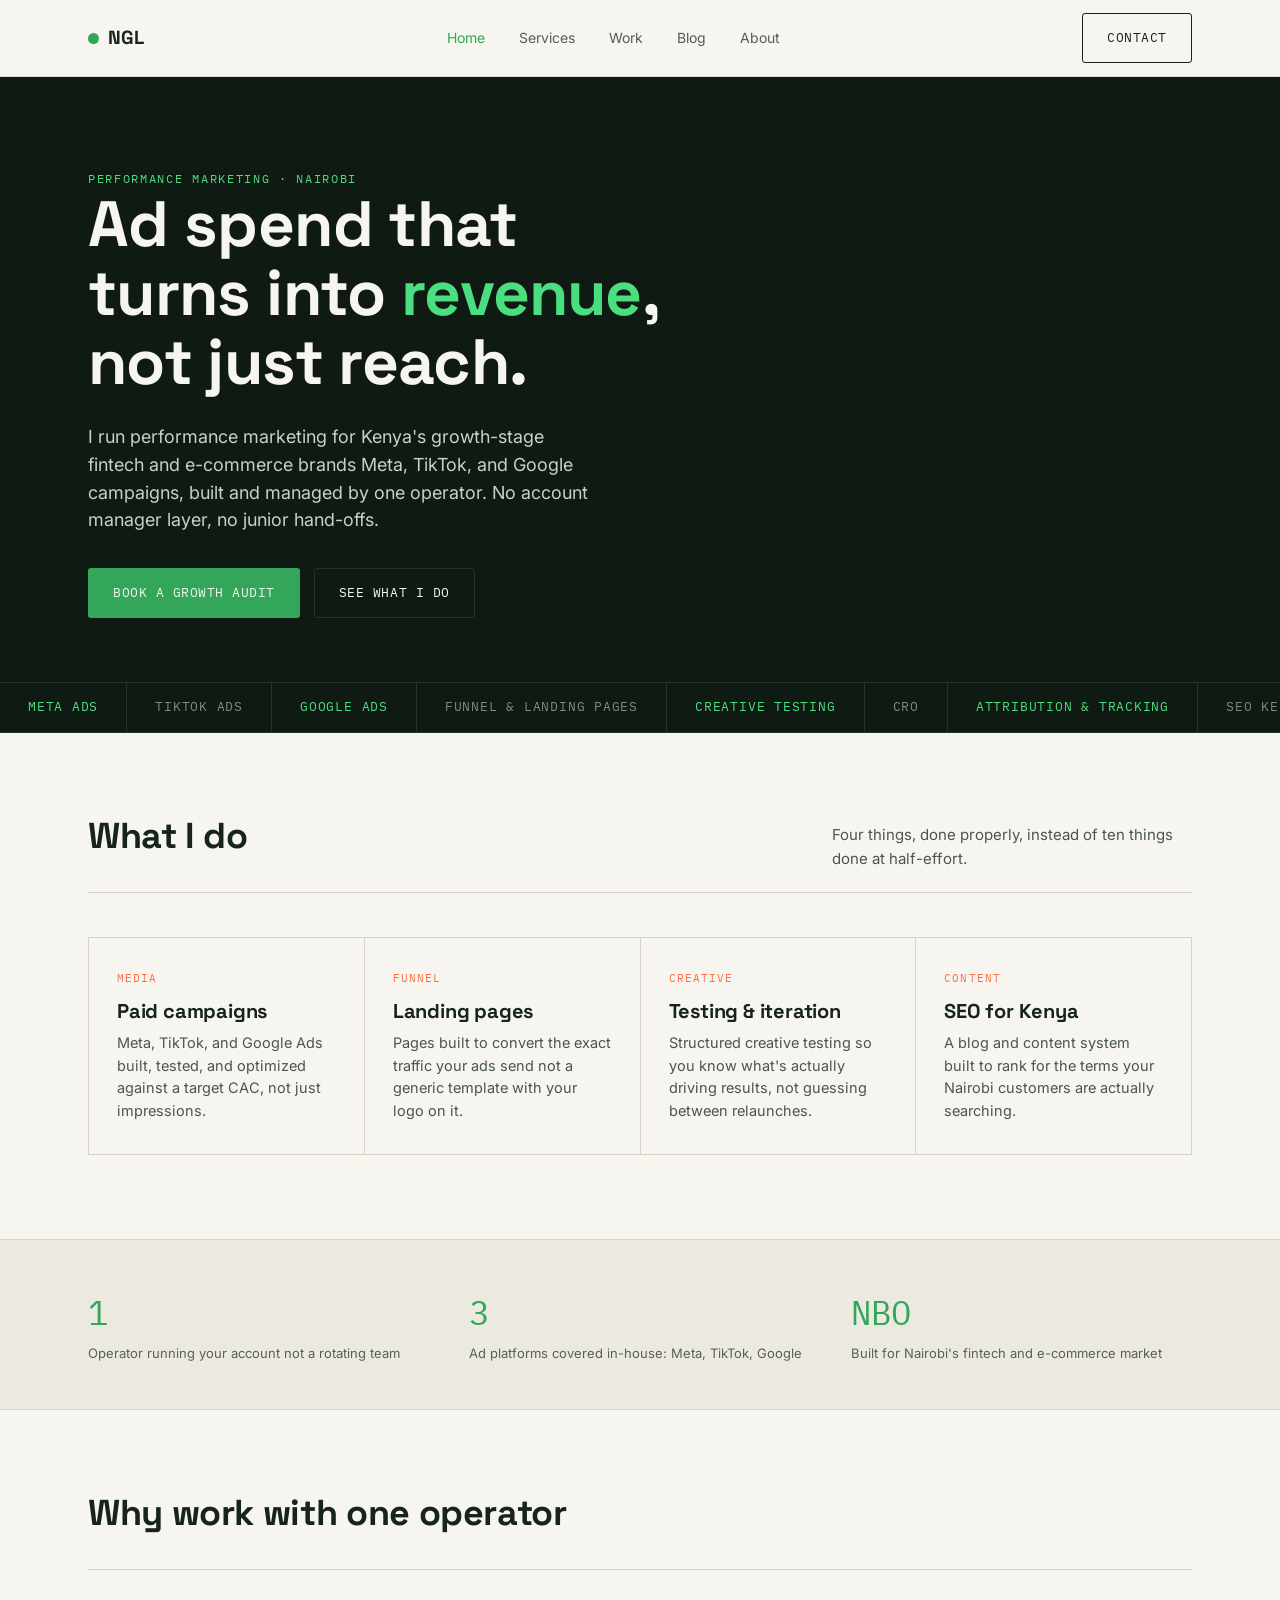
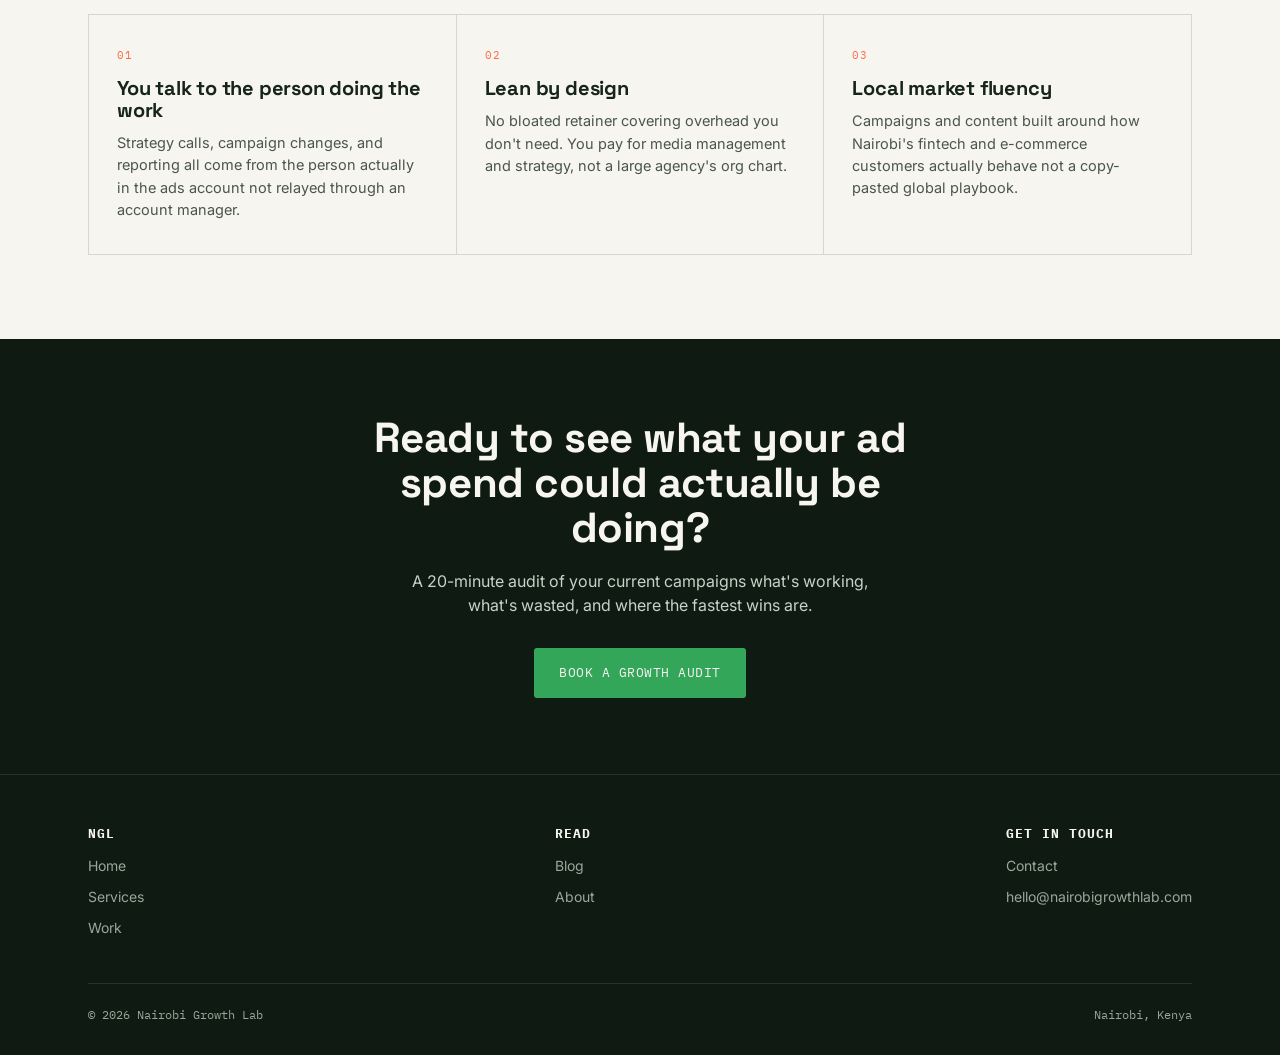
==== index.html @ bf78b679 "Update index.html" ====
<!doctype html>
<html lang="en">
<head>
<meta charset="UTF-8">
<meta name="viewport" content="width=device-width, initial-scale=1.0">
<title>NGL Nairobi Growth Lab | Performance Marketing for Kenyan Brands</title>
<meta name="description" content="Performance marketing for Kenya's growth-stage fintech and e-commerce brands. Paid media, funnels, and SEO   planned, built, and run by one operator.">
<link rel="preconnect" href="https://fonts.googleapis.com">
<link href="https://fonts.googleapis.com/css2?family=Space+Grotesk:wght@500;700&family=Inter:wght@400;500;600&family=IBM+Plex+Mono:wght@400;500&display=swap" rel="stylesheet">
<style>
:root {
  --ink:        #0F1A12;
  --ink-soft:   #16241B;
  --paper:      #F6F5EF;
  --paper-dim:  #ECEAE0;
  --growth:     #34A65A;
  --growth-lit: #4ADE80;
  --signal:     #FF6B45;
  --line:       #D9D6C9;
  --line-dark:  #24352A;
  --font-display: "Space Grotesk", sans-serif;
  --font-body: "Inter", sans-serif;
  --font-mono: "IBM Plex Mono", monospace;
  --container: 1160px;
}
* { box-sizing: border-box; }
html { scroll-behavior: smooth; }
body { margin: 0; background: var(--paper); color: var(--ink-soft); font-family: var(--font-body); font-size: 16px; line-height: 1.55; -webkit-font-smoothing: antialiased; }
img { max-width: 100%; display: block; }
a { color: inherit; }
h1, h2, h3, h4 { font-family: var(--font-display); margin: 0 0 .4em; line-height: 1.08; letter-spacing: -0.01em; }
p { margin: 0 0 1em; }
.wrap { max-width: var(--container); margin: 0 auto; padding: 0 28px; }
.eyebrow { font-family: var(--font-mono); font-size: 12px; letter-spacing: 0.14em; text-transform: uppercase; color: var(--growth); }
.eyebrow.on-ink { color: var(--growth-lit); }
.btn { display: inline-flex; align-items: center; gap: 8px; font-family: var(--font-mono); font-size: 13px; letter-spacing: 0.04em; text-transform: uppercase; text-decoration: none; padding: 14px 24px; border-radius: 3px; border: 1.5px solid transparent; cursor: pointer; transition: transform .15s ease, background .15s ease, color .15s ease, border-color .15s ease; }
.btn:hover { transform: translateY(-1px); }
.btn-primary { background: var(--growth); color: var(--paper); }
.btn-primary:hover { background: #2C8E4D; }
.btn-ghost { background: transparent; color: var(--ink-soft); border-color: var(--ink-soft); }
.btn-ghost:hover { border-color: var(--growth); color: var(--growth); }
.btn-ghost.on-ink { color: var(--paper); border-color: var(--line-dark); }
.btn-ghost.on-ink:hover { border-color: var(--growth-lit); color: var(--growth-lit); }
.site-nav { position: sticky; top: 0; z-index: 50; background: rgba(246,245,239,0.92); backdrop-filter: blur(8px); border-bottom: 1px solid var(--line); }
.site-nav .wrap { display: flex; align-items: center; justify-content: space-between; height: 76px; }
.logo { font-family: var(--font-display); font-weight: 700; font-size: 19px; text-decoration: none; color: var(--ink-soft); display: flex; align-items: center; gap: 9px; }
.logo .mark { width: 11px; height: 11px; border-radius: 50%; background: var(--growth); }
.nav-links { display: flex; align-items: center; gap: 34px; }
.nav-links a { text-decoration: none; font-size: 14px; color: var(--ink-soft); opacity: .72; transition: opacity .15s ease; }
.nav-links a:hover, .nav-links a.active { opacity: 1; }
.nav-links a.active { color: var(--growth); opacity: 1; }
.nav-cta { display: flex; align-items: center; gap: 18px; }
.nav-toggle { display: none; }
@media (max-width: 820px) {
  .nav-links { display: none; }
  .nav-toggle { display: block; background: none; cursor: pointer; font-family: var(--font-mono); font-size: 12px; letter-spacing: .08em; text-transform: uppercase; border: 1px solid var(--ink-soft); padding: 8px 12px; border-radius: 3px; }
}
.ticker { background: var(--ink); border-top: 1px solid var(--line-dark); border-bottom: 1px solid var(--line-dark); overflow: hidden; white-space: nowrap; }
.ticker-track { display: inline-flex; align-items: center; animation: ticker-scroll 32s linear infinite; }
.ticker-track span { font-family: var(--font-mono); font-size: 13px; letter-spacing: 0.06em; color: var(--growth-lit); padding: 14px 28px; border-right: 1px solid var(--line-dark); text-transform: uppercase; }
.ticker-track span.dim { color: #7C8C82; }
@keyframes ticker-scroll { from { transform: translateX(0); } to { transform: translateX(-50%); } }
@media (prefers-reduced-motion: reduce) { .ticker-track { animation: none; } }
.hero { background: var(--ink); color: var(--paper); padding: 88px 0 64px; }
.hero h1 { font-size: clamp(38px, 5.4vw, 64px); color: var(--paper); max-width: 14ch; }
.hero h1 em { font-style: normal; color: var(--growth-lit); }
.hero .sub { font-size: 18px; color: #C7D2C9; max-width: 46ch; margin: 22px 0 34px; }
.hero-actions { display: flex; gap: 14px; flex-wrap: wrap; }
section { padding: 84px 0; }
.section-head { display: flex; justify-content: space-between; align-items: flex-end; gap: 24px; margin-bottom: 44px; flex-wrap: wrap; border-bottom: 1px solid var(--line); padding-bottom: 22px; }
.section-head h2 { font-size: clamp(26px, 3.4vw, 36px); }
.section-head .desc { max-width: 40ch; color: #4A564D; font-size: 15px; margin: 0; }
.grid-4 { display: grid; grid-template-columns: repeat(4, 1fr); gap: 1px; background: var(--line); border: 1px solid var(--line); }
.grid-3 { display: grid; grid-template-columns: repeat(3, 1fr); gap: 1px; background: var(--line); border: 1px solid var(--line); }
.grid-2 { display: grid; grid-template-columns: repeat(2, 1fr); gap: 1px; background: var(--line); border: 1px solid var(--line); }
@media (max-width: 900px) { .grid-4, .grid-3 { grid-template-columns: 1fr 1fr; } }
@media (max-width: 600px) { .grid-4, .grid-3, .grid-2 { grid-template-columns: 1fr; } }
.card { background: var(--paper); padding: 32px 28px; }
.card .tag { font-family: var(--font-mono); font-size: 11px; letter-spacing: .1em; text-transform: uppercase; color: var(--signal); display: block; margin-bottom: 14px; }
.card h3 { font-size: 20px; margin-bottom: 10px; }
.card p { font-size: 14.5px; color: #4A564D; margin-bottom: 0; }
.proof { background: var(--paper-dim); border-top: 1px solid var(--line); border-bottom: 1px solid var(--line); }
.proof .wrap { display: flex; flex-wrap: wrap; gap: 40px; padding: 46px 28px; }
.proof-item { flex: 1 1 180px; }
.proof-item .num { font-family: var(--font-mono); font-size: 34px; color: var(--growth); }
.proof-item .label { font-size: 13px; color: #56634F; margin-top: 4px; }
.cta-band { background: var(--ink); color: var(--paper); padding: 76px 0; text-align: center; }
.cta-band h2 { color: var(--paper); font-size: clamp(28px, 4vw, 42px); max-width: 22ch; margin: 0 auto 18px; }
.cta-band p { color: #C7D2C9; max-width: 46ch; margin: 0 auto 30px; }
footer { background: var(--ink); color: #9AA79C; padding: 52px 0 30px; border-top: 1px solid var(--line-dark); }
footer .foot-top { display: flex; justify-content: space-between; flex-wrap: wrap; gap: 32px; margin-bottom: 36px; }
footer .foot-col h4 { color: var(--paper); font-size: 13px; text-transform: uppercase; letter-spacing: .08em; font-family: var(--font-mono); margin-bottom: 14px; }
footer .foot-col a { display: block; text-decoration: none; color: #9AA79C; font-size: 14px; margin-bottom: 9px; transition: color .15s ease; }
footer .foot-col a:hover { color: var(--growth-lit); }
footer .foot-bottom { border-top: 1px solid var(--line-dark); padding-top: 22px; font-family: var(--font-mono); font-size: 12px; display: flex; justify-content: space-between; flex-wrap: wrap; gap: 10px; }
.page-head { background: var(--ink); color: var(--paper); padding: 64px 0 48px; }
.page-head h1 { color: var(--paper); font-size: clamp(32px, 4.6vw, 50px); max-width: 20ch; }
.page-head p { color: #C7D2C9; max-width: 52ch; font-size: 17px; margin-top: 16px; }
.form-field { margin-bottom: 20px; }
.form-field label { display: block; font-family: var(--font-mono); font-size: 12px; text-transform: uppercase; letter-spacing: .06em; margin-bottom: 8px; color: var(--ink-soft); }
.form-field input, .form-field select, .form-field textarea { width: 100%; padding: 13px 14px; font-family: var(--font-body); font-size: 15px; border: 1.5px solid var(--line); border-radius: 3px; background: #fff; color: var(--ink-soft); }
.form-field input:focus, .form-field select:focus, .form-field textarea:focus { outline: none; border-color: var(--growth); }
.form-field textarea { resize: vertical; min-height: 120px; }
.post-card { padding: 30px 0; border-bottom: 1px solid var(--line); }
.post-card:first-child { padding-top: 0; }
.post-meta { font-family: var(--font-mono); font-size: 12px; color: var(--signal); text-transform: uppercase; letter-spacing: .06em; margin-bottom: 10px; }
.post-card h2 { font-size: 24px; margin-bottom: 8px; }
.post-card h2 a { text-decoration: none; color: var(--ink-soft); }
.post-card h2 a:hover { color: var(--growth); }
.post-card p.excerpt { color: #4A564D; font-size: 15px; }
.post-card .read-more { font-family: var(--font-mono); font-size: 13px; color: var(--growth); text-decoration: none; }
.post-body { max-width: 720px; margin: 0 auto; padding: 64px 28px; }
.post-body h2 { font-size: 26px; margin-top: 1.6em; }
.post-body h3 { font-size: 20px; margin-top: 1.4em; }
.post-body p { font-size: 16.5px; color: #333F35; }
.post-body ul, .post-body ol { color: #333F35; font-size: 16.5px; padding-left: 22px; }
.post-body li { margin-bottom: 8px; }
a:focus-visible, button:focus-visible, input:focus-visible, textarea:focus-visible { outline: 2px solid var(--growth); outline-offset: 2px; }
@media (max-width: 700px) { section { padding: 56px 0; } .hero { padding: 56px 0 44px; } }

</style>
</head>
<body>
<nav class="site-nav">
  <div class="wrap">
    <a href="index.html" class="logo"><span class="mark"></span>NGL</a>
    <div class="nav-links">
      <a href="index.html" class="active">Home</a>
      <a href="services.html">Services</a>
      <a href="work.html">Work</a>
      <a href="blog.html">Blog</a>
      <a href="about.html">About</a>
    </div>
    <div class="nav-cta">
      <a href="contact.html" class="btn btn-ghost">Contact</a>
      <button class="nav-toggle">Menu</button>
    </div>
  </div>
</nav>
<header class="hero">
  <div class="wrap">
    <span class="eyebrow on-ink">Performance marketing · Nairobi</span>
    <h1>Ad spend that turns into <em>revenue</em>, not just reach.</h1>
    <p class="sub">I run performance marketing for Kenya's growth-stage fintech and e-commerce brands   Meta, TikTok, and Google campaigns, built and managed by one operator. No account manager layer, no junior hand-offs.</p>
    <div class="hero-actions">
      <a href="contact.html" class="btn btn-primary">Book a growth audit</a>
      <a href="services.html" class="btn btn-ghost on-ink">See what I do</a>
    </div>
  </div>
</header>
<div class="ticker" aria-hidden="true">
  <div class="ticker-track">
    <span>META ADS</span><span class="dim">TIKTOK ADS</span><span>GOOGLE ADS</span><span class="dim">FUNNEL &amp; LANDING PAGES</span><span>CREATIVE TESTING</span><span class="dim">CRO</span><span>ATTRIBUTION &amp; TRACKING</span><span class="dim">SEO KENYA</span>
    <span>META ADS</span><span class="dim">TIKTOK ADS</span><span>GOOGLE ADS</span><span class="dim">FUNNEL &amp; LANDING PAGES</span><span>CREATIVE TESTING</span><span class="dim">CRO</span><span>ATTRIBUTION &amp; TRACKING</span><span class="dim">SEO KENYA</span>
  </div>
</div>
<section>
  <div class="wrap">
    <div class="section-head">
      <h2>What I do</h2>
      <p class="desc">Four things, done properly, instead of ten things done at half-effort.</p>
    </div>
    <div class="grid-4">
      <div class="card"><span class="tag">Media</span><h3>Paid campaigns</h3><p>Meta, TikTok, and Google Ads   built, tested, and optimized against a target CAC, not just impressions.</p></div>
      <div class="card"><span class="tag">Funnel</span><h3>Landing pages</h3><p>Pages built to convert the exact traffic your ads send   not a generic template with your logo on it.</p></div>
      <div class="card"><span class="tag">Creative</span><h3>Testing &amp; iteration</h3><p>Structured creative testing so you know what's actually driving results, not guessing between relaunches.</p></div>
      <div class="card"><span class="tag">Content</span><h3>SEO for Kenya</h3><p>A blog and content system built to rank for the terms your Nairobi customers are actually searching.</p></div>
    </div>
  </div>
</section>
<section class="proof" style="padding:0;">
  <div class="wrap">
    <div class="proof-item"><div class="num">1</div><div class="label">Operator running your account   not a rotating team</div></div>
    <div class="proof-item"><div class="num">3</div><div class="label">Ad platforms covered in-house: Meta, TikTok, Google</div></div>
    <div class="proof-item"><div class="num">NBO</div><div class="label">Built for Nairobi's fintech and e-commerce market</div></div>
  </div>
</section>
<section>
  <div class="wrap">
    <div class="section-head"><h2>Why work with one operator</h2><p class="desc"></p></div>
    <div class="grid-3">
      <div class="card"><span class="tag">01</span><h3>You talk to the person doing the work</h3><p>Strategy calls, campaign changes, and reporting all come from the person actually in the ads account   not relayed through an account manager.</p></div>
      <div class="card"><span class="tag">02</span><h3>Lean by design</h3><p>No bloated retainer covering overhead you don't need. You pay for media management and strategy, not a large agency's org chart.</p></div>
      <div class="card"><span class="tag">03</span><h3>Local market fluency</h3><p>Campaigns and content built around how Nairobi's fintech and e-commerce customers actually behave   not a copy-pasted global playbook.</p></div>
    </div>
  </div>
</section>
<section class="cta-band">
  <div class="wrap">
    <h2>Ready to see what your ad spend could actually be doing?</h2>
    <p>A 20-minute audit of your current campaigns   what's working, what's wasted, and where the fastest wins are.</p>
    <a href="contact.html" class="btn btn-primary">Book a growth audit</a>
  </div>
</section>
<footer>
  <div class="wrap">
    <div class="foot-top">
      <div class="foot-col"><h4>NGL</h4><a href="index.html">Home</a><a href="services.html">Services</a><a href="work.html">Work</a></div>
      <div class="foot-col"><h4>Read</h4><a href="blog.html">Blog</a><a href="about.html">About</a></div>
      <div class="foot-col"><h4>Get in touch</h4><a href="contact.html">Contact</a><a href="mailto:hello@nairobigrowthlab.com">hello@nairobigrowthlab.com</a></div>
    </div>
    <div class="foot-bottom"><span>© 2026 Nairobi Growth Lab</span><span>Nairobi, Kenya</span></div>
  </div>
</footer>
<script>
document.addEventListener('DOMContentLoaded', function () {
  var toggle = document.querySelector('.nav-toggle');
  var links = document.querySelector('.nav-links');
  if (toggle && links) {
    toggle.addEventListener('click', function () {
      var open = links.style.display === 'flex';
      links.style.display = open ? 'none' : 'flex';
      links.style.flexDirection = 'column';
      links.style.position = 'absolute';
      links.style.top = '76px';
      links.style.left = '0';
      links.style.right = '0';
      links.style.background = '#F6F5EF';
      links.style.borderBottom = '1px solid #D9D6C9';
      links.style.padding = '20px 28px';
      links.style.gap = '18px';
    });
  }
  var form = document.getElementById('contact-form');
  if (form) {
    form.addEventListener('submit', function (e) {
      e.preventDefault();
      var status = document.getElementById('form-status');
      if (status) {
        status.textContent = "Thanks   this form isn't wired to an inbox yet. Please email or WhatsApp directly for now (see below).";
        status.style.display = 'block';
      }
    });
  }
});

</script>
</body>
</html>
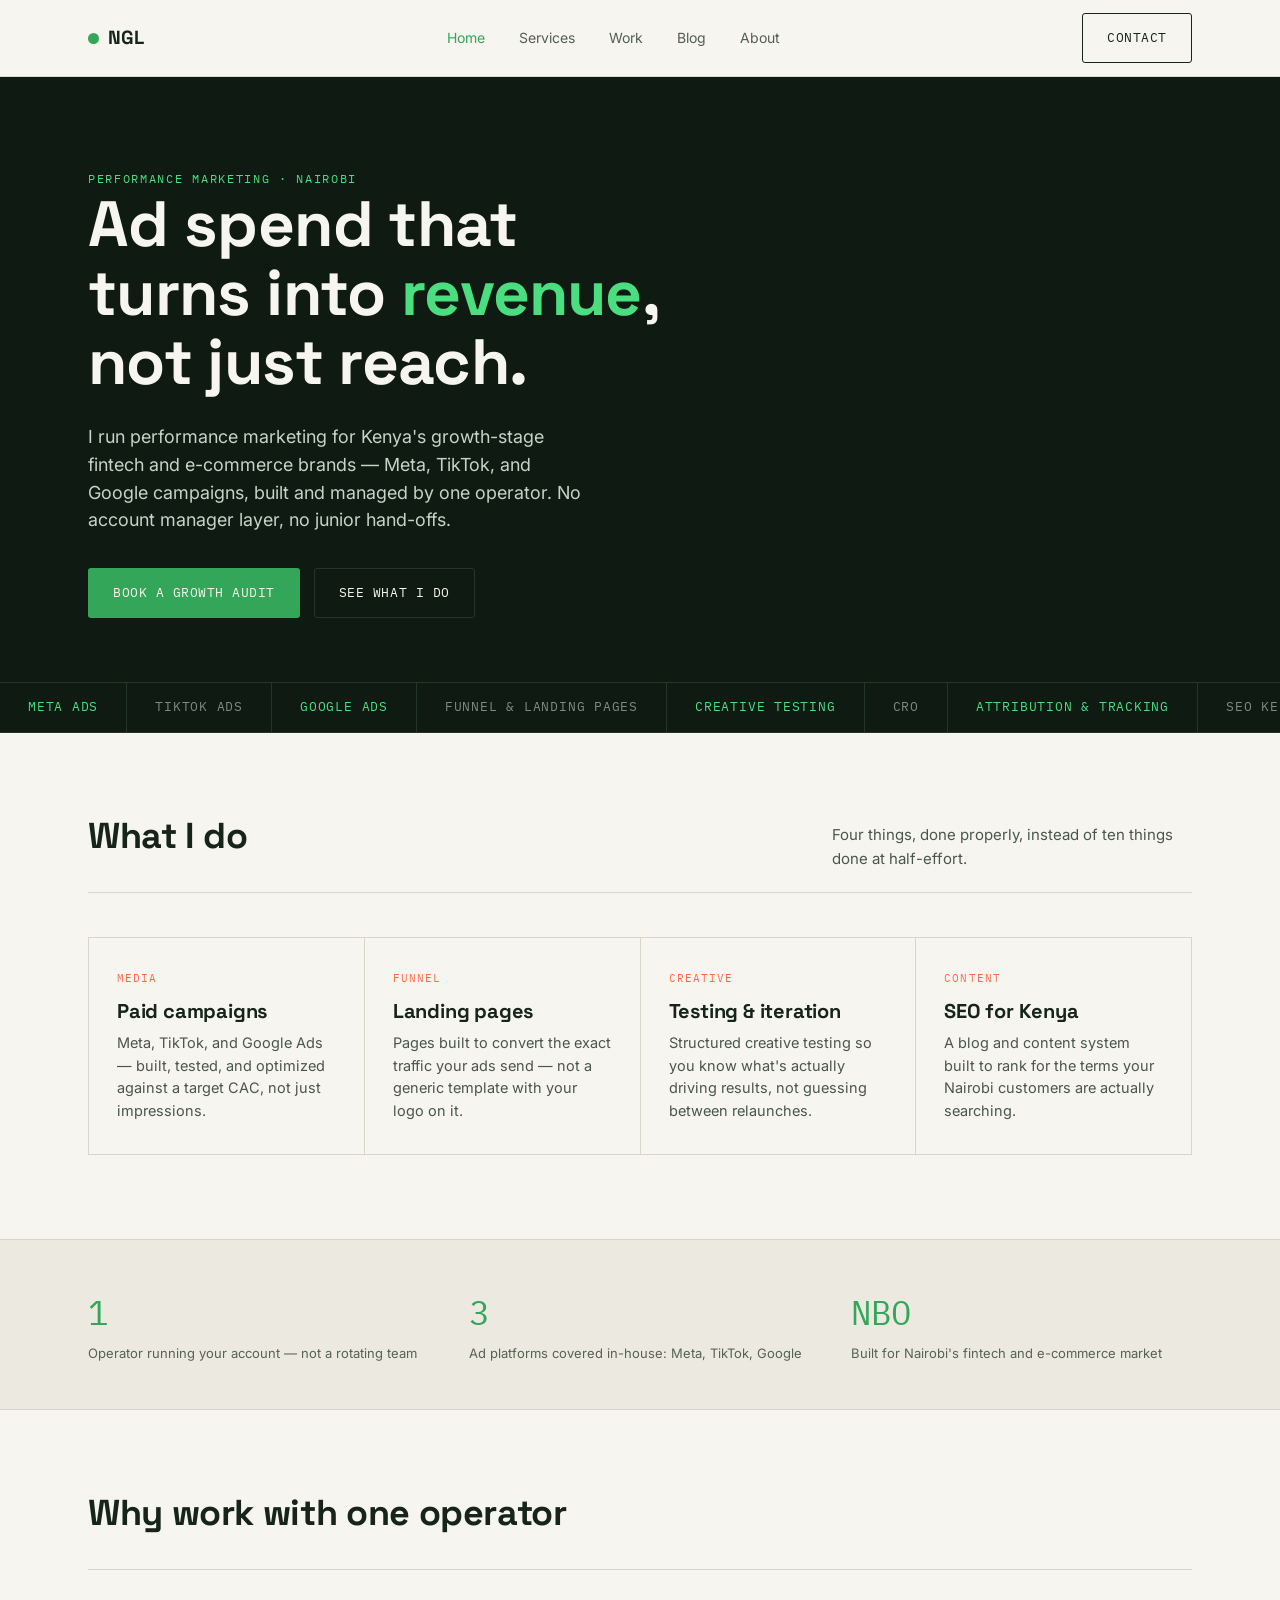
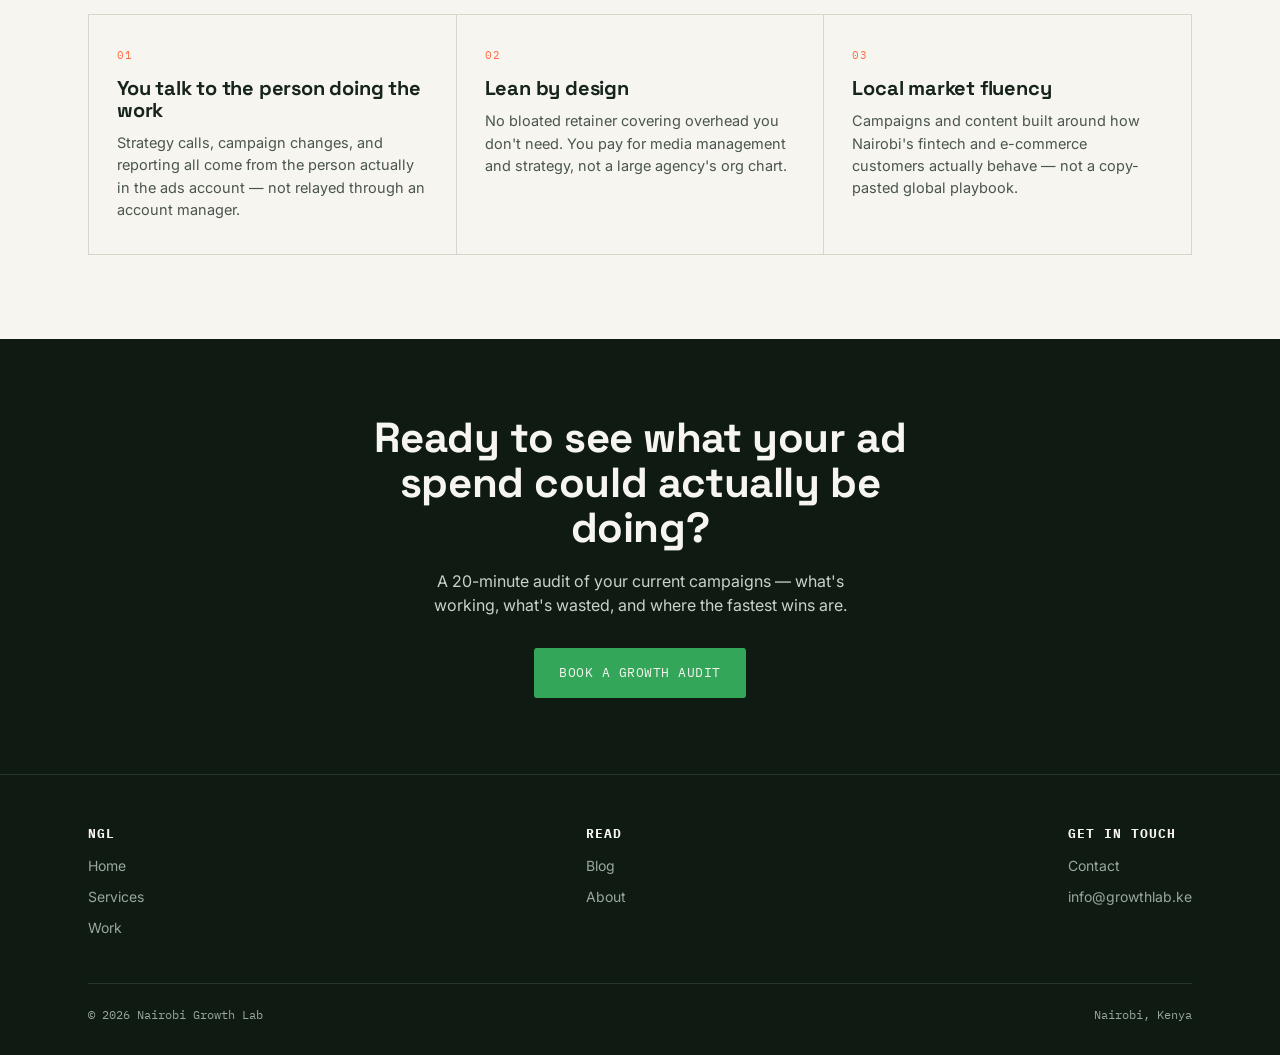
==== commit 41741f3a: "Add files via upload" ====
--- a/index.html
+++ b/index.html
@@ -3,8 +3,8 @@
 <head>
 <meta charset="UTF-8">
 <meta name="viewport" content="width=device-width, initial-scale=1.0">
-<title>NGL Nairobi Growth Lab | Performance Marketing for Kenyan Brands</title>
-<meta name="description" content="Performance marketing for Kenya's growth-stage fintech and e-commerce brands. Paid media, funnels, and SEO   planned, built, and run by one operator.">
+<title>NGL — Nairobi Growth Lab | Performance Marketing for Kenyan Brands</title>
+<meta name="description" content="Performance marketing for Kenya's growth-stage fintech and e-commerce brands. Paid media, funnels, and SEO — planned, built, and run by one operator.">
 <link rel="preconnect" href="https://fonts.googleapis.com">
 <link href="https://fonts.googleapis.com/css2?family=Space+Grotesk:wght@500;700&family=Inter:wght@400;500;600&family=IBM+Plex+Mono:wght@400;500&display=swap" rel="stylesheet">
 <style>
@@ -141,7 +141,7 @@
   <div class="wrap">
     <span class="eyebrow on-ink">Performance marketing · Nairobi</span>
     <h1>Ad spend that turns into <em>revenue</em>, not just reach.</h1>
-    <p class="sub">I run performance marketing for Kenya's growth-stage fintech and e-commerce brands   Meta, TikTok, and Google campaigns, built and managed by one operator. No account manager layer, no junior hand-offs.</p>
+    <p class="sub">I run performance marketing for Kenya's growth-stage fintech and e-commerce brands — Meta, TikTok, and Google campaigns, built and managed by one operator. No account manager layer, no junior hand-offs.</p>
     <div class="hero-actions">
       <a href="contact.html" class="btn btn-primary">Book a growth audit</a>
       <a href="services.html" class="btn btn-ghost on-ink">See what I do</a>
@@ -161,8 +161,8 @@
       <p class="desc">Four things, done properly, instead of ten things done at half-effort.</p>
     </div>
     <div class="grid-4">
-      <div class="card"><span class="tag">Media</span><h3>Paid campaigns</h3><p>Meta, TikTok, and Google Ads   built, tested, and optimized against a target CAC, not just impressions.</p></div>
-      <div class="card"><span class="tag">Funnel</span><h3>Landing pages</h3><p>Pages built to convert the exact traffic your ads send   not a generic template with your logo on it.</p></div>
+      <div class="card"><span class="tag">Media</span><h3>Paid campaigns</h3><p>Meta, TikTok, and Google Ads — built, tested, and optimized against a target CAC, not just impressions.</p></div>
+      <div class="card"><span class="tag">Funnel</span><h3>Landing pages</h3><p>Pages built to convert the exact traffic your ads send — not a generic template with your logo on it.</p></div>
       <div class="card"><span class="tag">Creative</span><h3>Testing &amp; iteration</h3><p>Structured creative testing so you know what's actually driving results, not guessing between relaunches.</p></div>
       <div class="card"><span class="tag">Content</span><h3>SEO for Kenya</h3><p>A blog and content system built to rank for the terms your Nairobi customers are actually searching.</p></div>
     </div>
@@ -170,7 +170,7 @@
 </section>
 <section class="proof" style="padding:0;">
   <div class="wrap">
-    <div class="proof-item"><div class="num">1</div><div class="label">Operator running your account   not a rotating team</div></div>
+    <div class="proof-item"><div class="num">1</div><div class="label">Operator running your account — not a rotating team</div></div>
     <div class="proof-item"><div class="num">3</div><div class="label">Ad platforms covered in-house: Meta, TikTok, Google</div></div>
     <div class="proof-item"><div class="num">NBO</div><div class="label">Built for Nairobi's fintech and e-commerce market</div></div>
   </div>
@@ -179,16 +179,16 @@
   <div class="wrap">
     <div class="section-head"><h2>Why work with one operator</h2><p class="desc"></p></div>
     <div class="grid-3">
-      <div class="card"><span class="tag">01</span><h3>You talk to the person doing the work</h3><p>Strategy calls, campaign changes, and reporting all come from the person actually in the ads account   not relayed through an account manager.</p></div>
+      <div class="card"><span class="tag">01</span><h3>You talk to the person doing the work</h3><p>Strategy calls, campaign changes, and reporting all come from the person actually in the ads account — not relayed through an account manager.</p></div>
       <div class="card"><span class="tag">02</span><h3>Lean by design</h3><p>No bloated retainer covering overhead you don't need. You pay for media management and strategy, not a large agency's org chart.</p></div>
-      <div class="card"><span class="tag">03</span><h3>Local market fluency</h3><p>Campaigns and content built around how Nairobi's fintech and e-commerce customers actually behave   not a copy-pasted global playbook.</p></div>
+      <div class="card"><span class="tag">03</span><h3>Local market fluency</h3><p>Campaigns and content built around how Nairobi's fintech and e-commerce customers actually behave — not a copy-pasted global playbook.</p></div>
     </div>
   </div>
 </section>
 <section class="cta-band">
   <div class="wrap">
     <h2>Ready to see what your ad spend could actually be doing?</h2>
-    <p>A 20-minute audit of your current campaigns   what's working, what's wasted, and where the fastest wins are.</p>
+    <p>A 20-minute audit of your current campaigns — what's working, what's wasted, and where the fastest wins are.</p>
     <a href="contact.html" class="btn btn-primary">Book a growth audit</a>
   </div>
 </section>
@@ -197,7 +197,7 @@
     <div class="foot-top">
       <div class="foot-col"><h4>NGL</h4><a href="index.html">Home</a><a href="services.html">Services</a><a href="work.html">Work</a></div>
       <div class="foot-col"><h4>Read</h4><a href="blog.html">Blog</a><a href="about.html">About</a></div>
-      <div class="foot-col"><h4>Get in touch</h4><a href="contact.html">Contact</a><a href="mailto:hello@nairobigrowthlab.com">hello@nairobigrowthlab.com</a></div>
+      <div class="foot-col"><h4>Get in touch</h4><a href="contact.html">Contact</a><a href="mailto:info@growthlab.ke">info@growthlab.ke</a></div>
     </div>
     <div class="foot-bottom"><span>© 2026 Nairobi Growth Lab</span><span>Nairobi, Kenya</span></div>
   </div>
@@ -227,7 +227,7 @@
       e.preventDefault();
       var status = document.getElementById('form-status');
       if (status) {
-        status.textContent = "Thanks   this form isn't wired to an inbox yet. Please email or WhatsApp directly for now (see below).";
+        status.textContent = "Thanks — this form isn't wired to an inbox yet. Please email or WhatsApp directly for now (see below).";
         status.style.display = 'block';
       }
     });
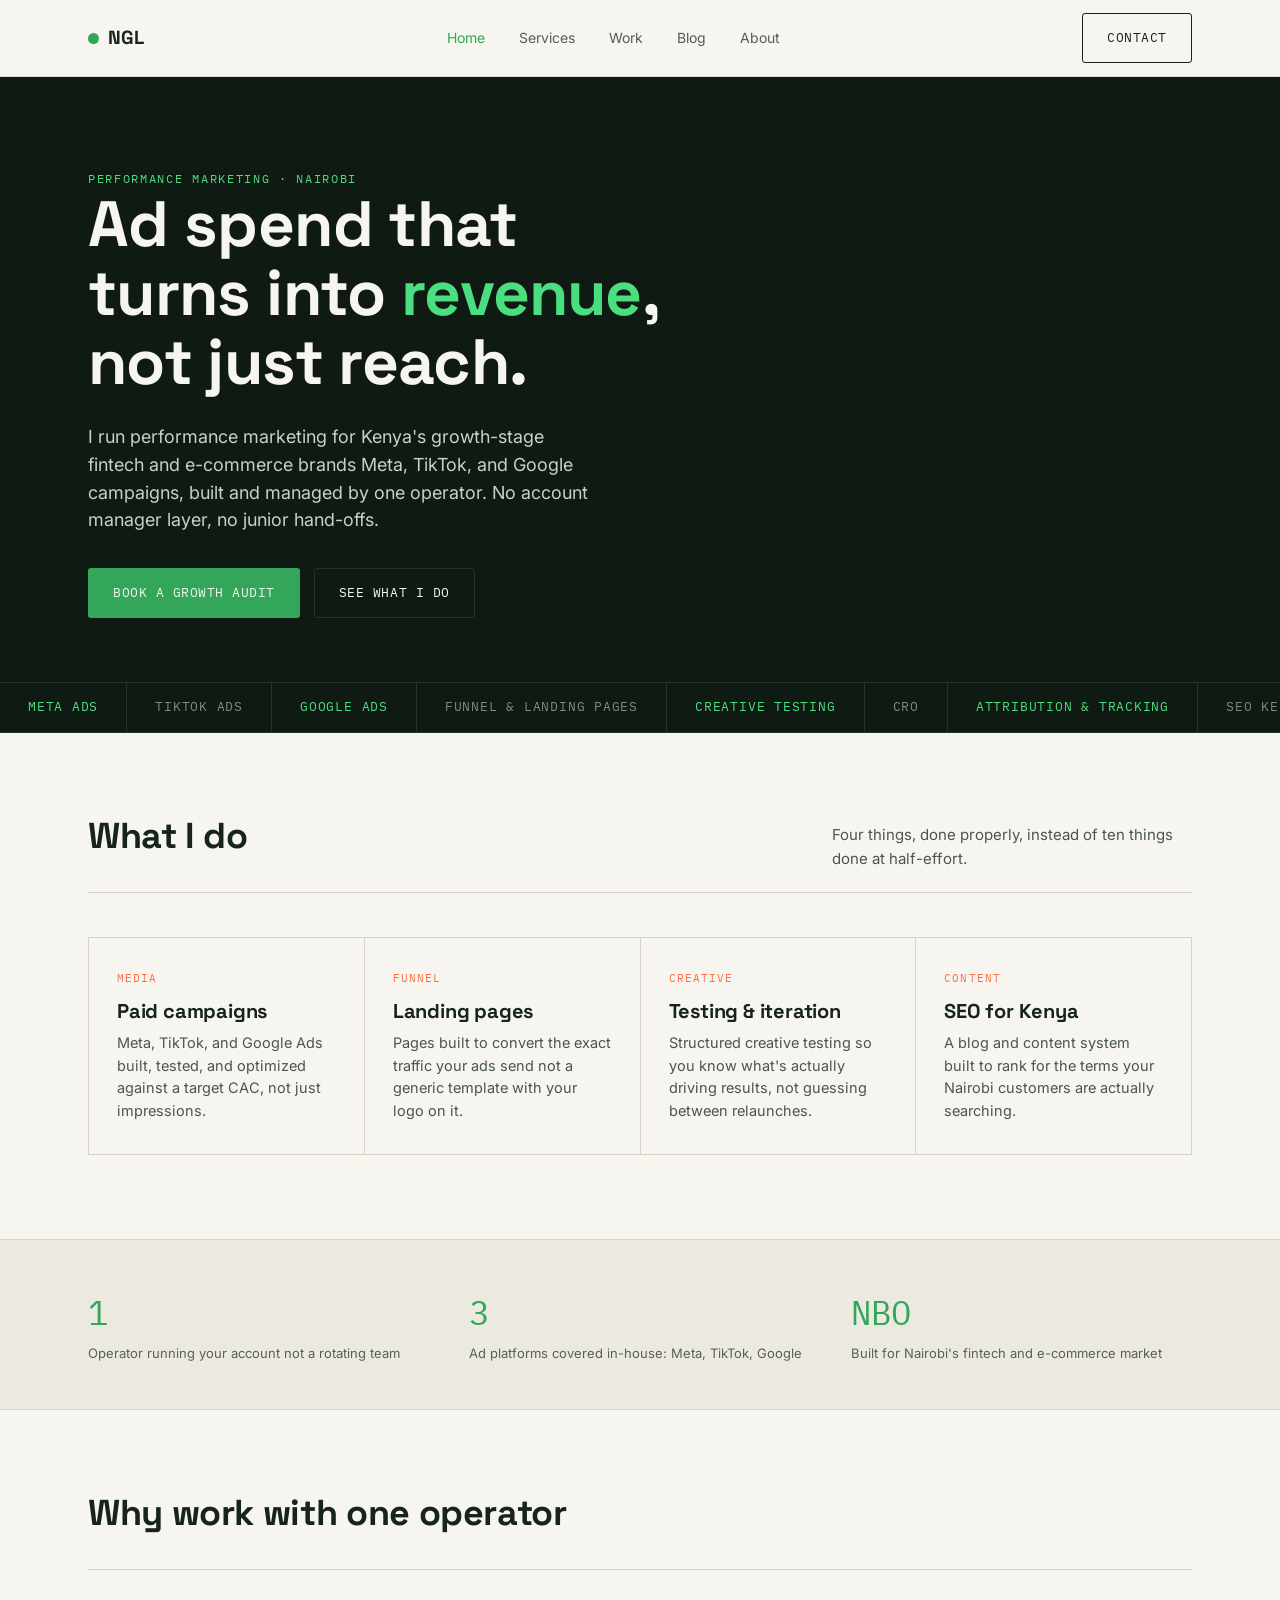
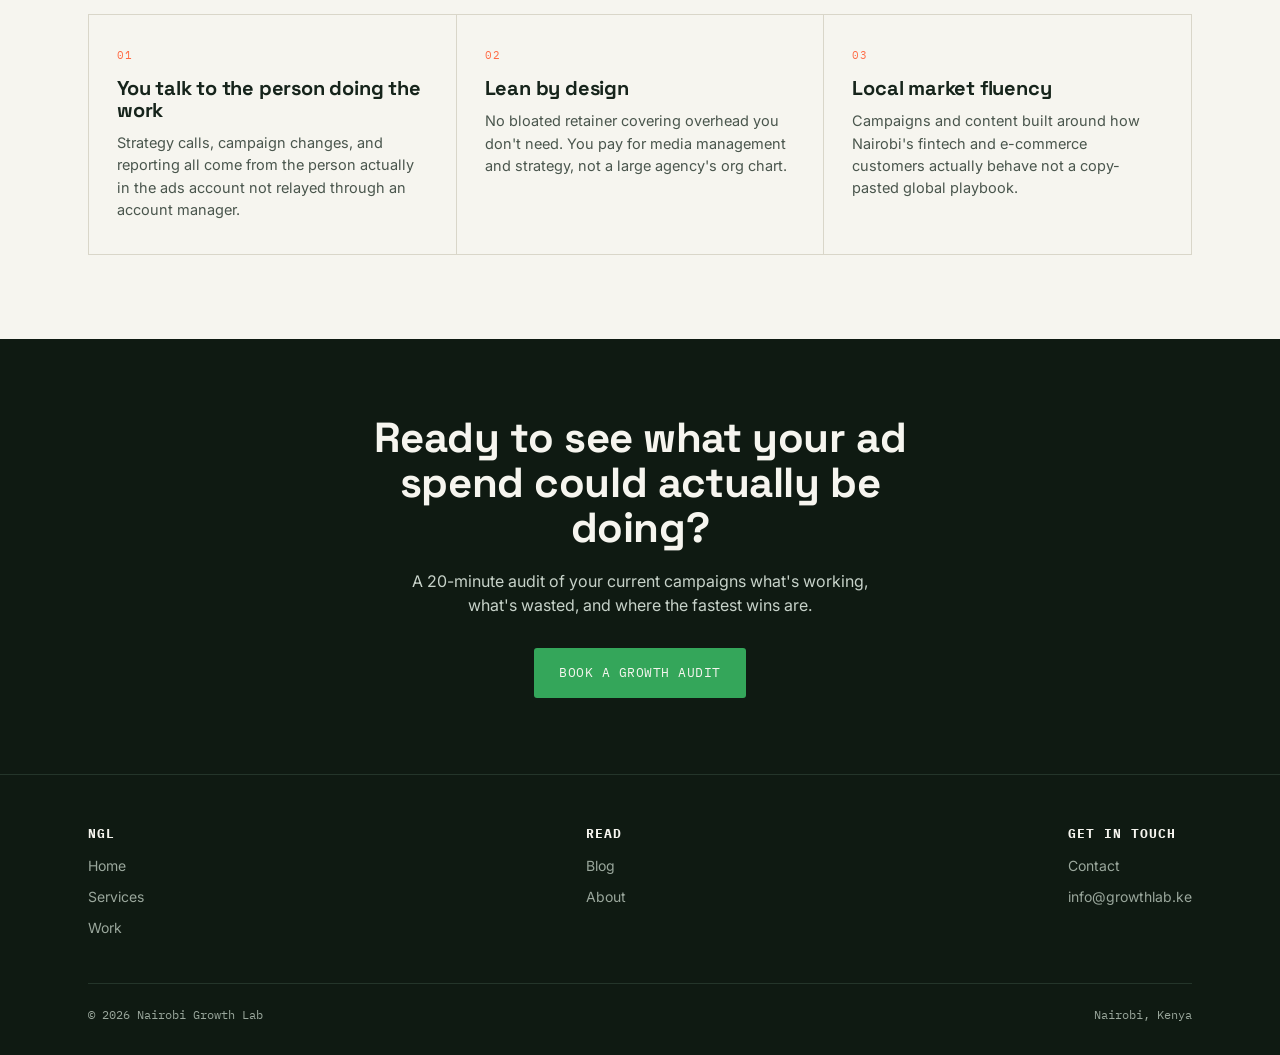
==== commit 53b2864b: "Update index.html" ====
--- a/index.html
+++ b/index.html
@@ -3,8 +3,8 @@
 <head>
 <meta charset="UTF-8">
 <meta name="viewport" content="width=device-width, initial-scale=1.0">
-<title>NGL — Nairobi Growth Lab | Performance Marketing for Kenyan Brands</title>
-<meta name="description" content="Performance marketing for Kenya's growth-stage fintech and e-commerce brands. Paid media, funnels, and SEO — planned, built, and run by one operator.">
+<title>NGL  Nairobi Growth Lab | Performance Marketing for Kenyan Brands</title>
+<meta name="description" content="Performance marketing for Kenya's growth-stage fintech and e-commerce brands. Paid media, funnels, and SEO  planned, built, and run by one operator.">
 <link rel="preconnect" href="https://fonts.googleapis.com">
 <link href="https://fonts.googleapis.com/css2?family=Space+Grotesk:wght@500;700&family=Inter:wght@400;500;600&family=IBM+Plex+Mono:wght@400;500&display=swap" rel="stylesheet">
 <style>
@@ -141,7 +141,7 @@
   <div class="wrap">
     <span class="eyebrow on-ink">Performance marketing · Nairobi</span>
     <h1>Ad spend that turns into <em>revenue</em>, not just reach.</h1>
-    <p class="sub">I run performance marketing for Kenya's growth-stage fintech and e-commerce brands — Meta, TikTok, and Google campaigns, built and managed by one operator. No account manager layer, no junior hand-offs.</p>
+    <p class="sub">I run performance marketing for Kenya's growth-stage fintech and e-commerce brands  Meta, TikTok, and Google campaigns, built and managed by one operator. No account manager layer, no junior hand-offs.</p>
     <div class="hero-actions">
       <a href="contact.html" class="btn btn-primary">Book a growth audit</a>
       <a href="services.html" class="btn btn-ghost on-ink">See what I do</a>
@@ -161,8 +161,8 @@
       <p class="desc">Four things, done properly, instead of ten things done at half-effort.</p>
     </div>
     <div class="grid-4">
-      <div class="card"><span class="tag">Media</span><h3>Paid campaigns</h3><p>Meta, TikTok, and Google Ads — built, tested, and optimized against a target CAC, not just impressions.</p></div>
-      <div class="card"><span class="tag">Funnel</span><h3>Landing pages</h3><p>Pages built to convert the exact traffic your ads send — not a generic template with your logo on it.</p></div>
+      <div class="card"><span class="tag">Media</span><h3>Paid campaigns</h3><p>Meta, TikTok, and Google Ads  built, tested, and optimized against a target CAC, not just impressions.</p></div>
+      <div class="card"><span class="tag">Funnel</span><h3>Landing pages</h3><p>Pages built to convert the exact traffic your ads send  not a generic template with your logo on it.</p></div>
       <div class="card"><span class="tag">Creative</span><h3>Testing &amp; iteration</h3><p>Structured creative testing so you know what's actually driving results, not guessing between relaunches.</p></div>
       <div class="card"><span class="tag">Content</span><h3>SEO for Kenya</h3><p>A blog and content system built to rank for the terms your Nairobi customers are actually searching.</p></div>
     </div>
@@ -170,7 +170,7 @@
 </section>
 <section class="proof" style="padding:0;">
   <div class="wrap">
-    <div class="proof-item"><div class="num">1</div><div class="label">Operator running your account — not a rotating team</div></div>
+    <div class="proof-item"><div class="num">1</div><div class="label">Operator running your account  not a rotating team</div></div>
     <div class="proof-item"><div class="num">3</div><div class="label">Ad platforms covered in-house: Meta, TikTok, Google</div></div>
     <div class="proof-item"><div class="num">NBO</div><div class="label">Built for Nairobi's fintech and e-commerce market</div></div>
   </div>
@@ -179,16 +179,16 @@
   <div class="wrap">
     <div class="section-head"><h2>Why work with one operator</h2><p class="desc"></p></div>
     <div class="grid-3">
-      <div class="card"><span class="tag">01</span><h3>You talk to the person doing the work</h3><p>Strategy calls, campaign changes, and reporting all come from the person actually in the ads account — not relayed through an account manager.</p></div>
+      <div class="card"><span class="tag">01</span><h3>You talk to the person doing the work</h3><p>Strategy calls, campaign changes, and reporting all come from the person actually in the ads account  not relayed through an account manager.</p></div>
       <div class="card"><span class="tag">02</span><h3>Lean by design</h3><p>No bloated retainer covering overhead you don't need. You pay for media management and strategy, not a large agency's org chart.</p></div>
-      <div class="card"><span class="tag">03</span><h3>Local market fluency</h3><p>Campaigns and content built around how Nairobi's fintech and e-commerce customers actually behave — not a copy-pasted global playbook.</p></div>
+      <div class="card"><span class="tag">03</span><h3>Local market fluency</h3><p>Campaigns and content built around how Nairobi's fintech and e-commerce customers actually behave  not a copy-pasted global playbook.</p></div>
     </div>
   </div>
 </section>
 <section class="cta-band">
   <div class="wrap">
     <h2>Ready to see what your ad spend could actually be doing?</h2>
-    <p>A 20-minute audit of your current campaigns — what's working, what's wasted, and where the fastest wins are.</p>
+    <p>A 20-minute audit of your current campaigns  what's working, what's wasted, and where the fastest wins are.</p>
     <a href="contact.html" class="btn btn-primary">Book a growth audit</a>
   </div>
 </section>
@@ -227,7 +227,7 @@
       e.preventDefault();
       var status = document.getElementById('form-status');
       if (status) {
-        status.textContent = "Thanks — this form isn't wired to an inbox yet. Please email or WhatsApp directly for now (see below).";
+        status.textContent = "Thanks  this form isn't wired to an inbox yet. Please email or WhatsApp directly for now (see below).";
         status.style.display = 'block';
       }
     });
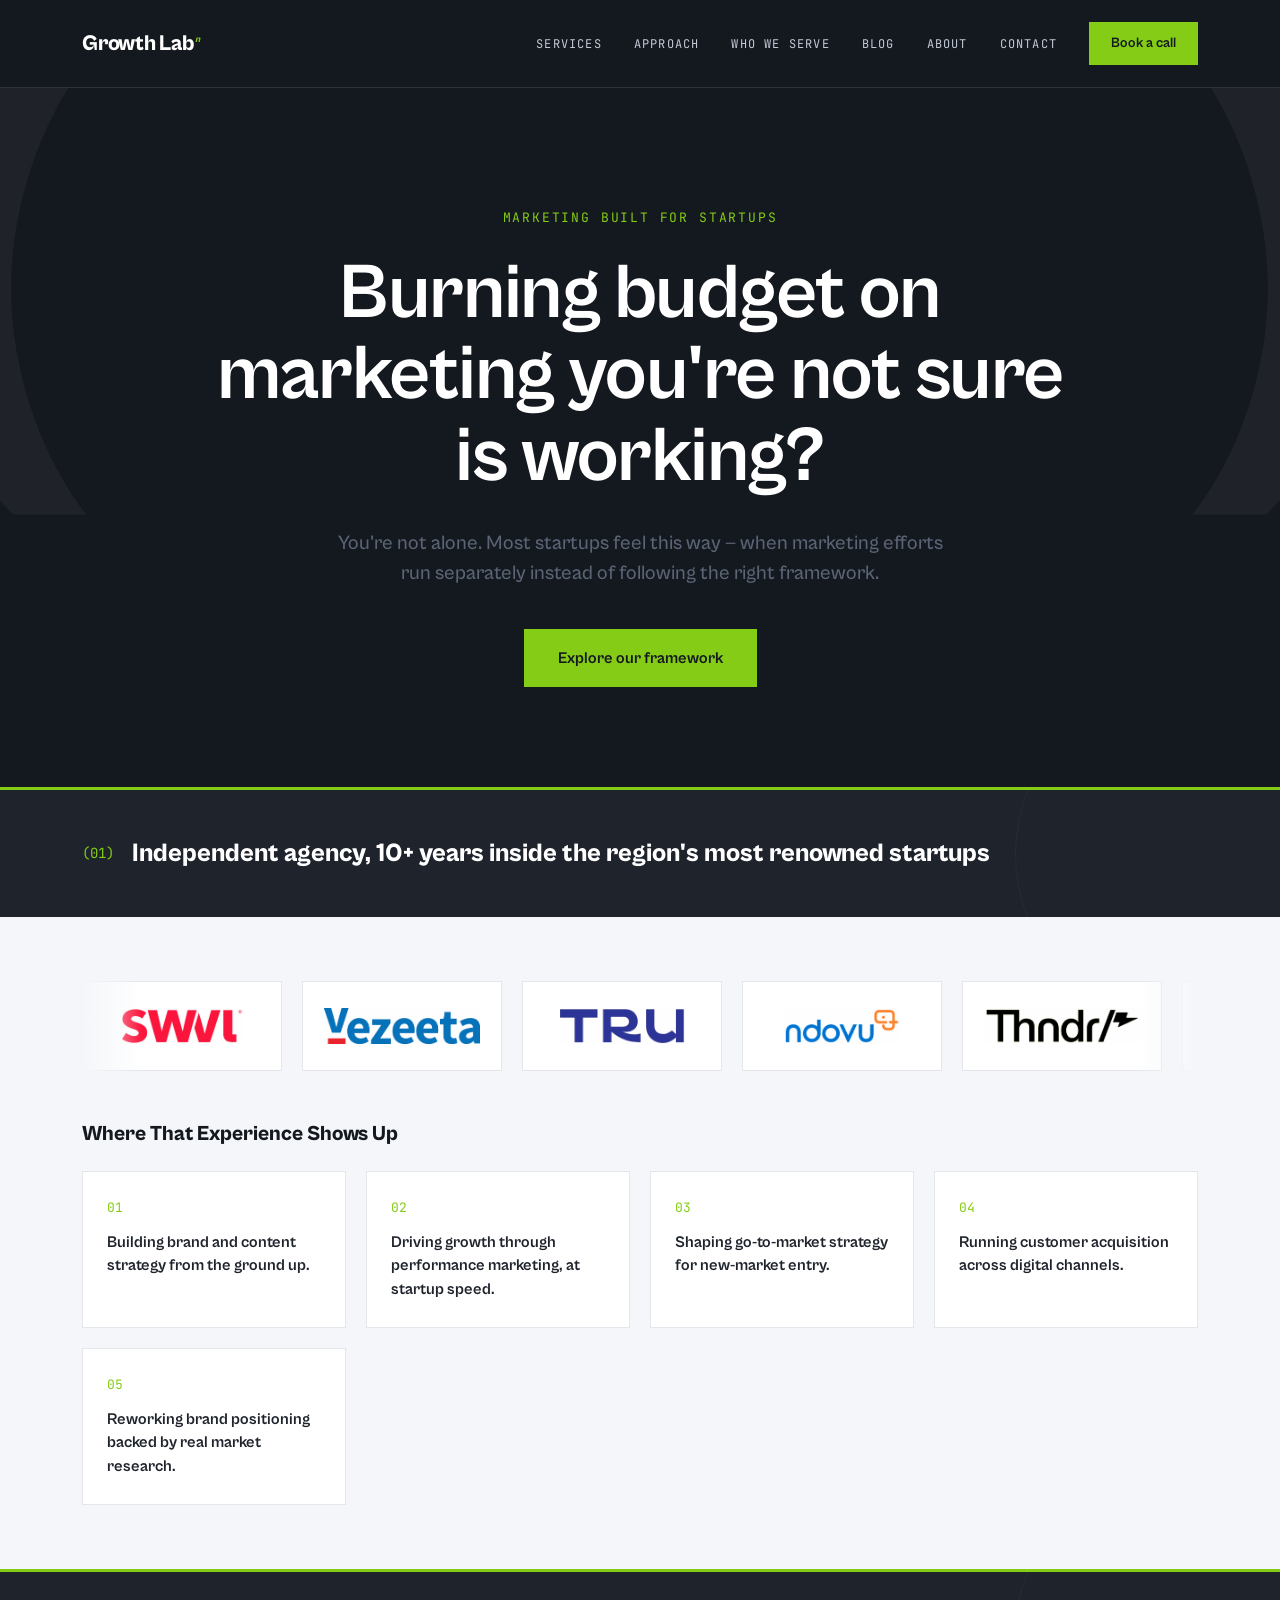
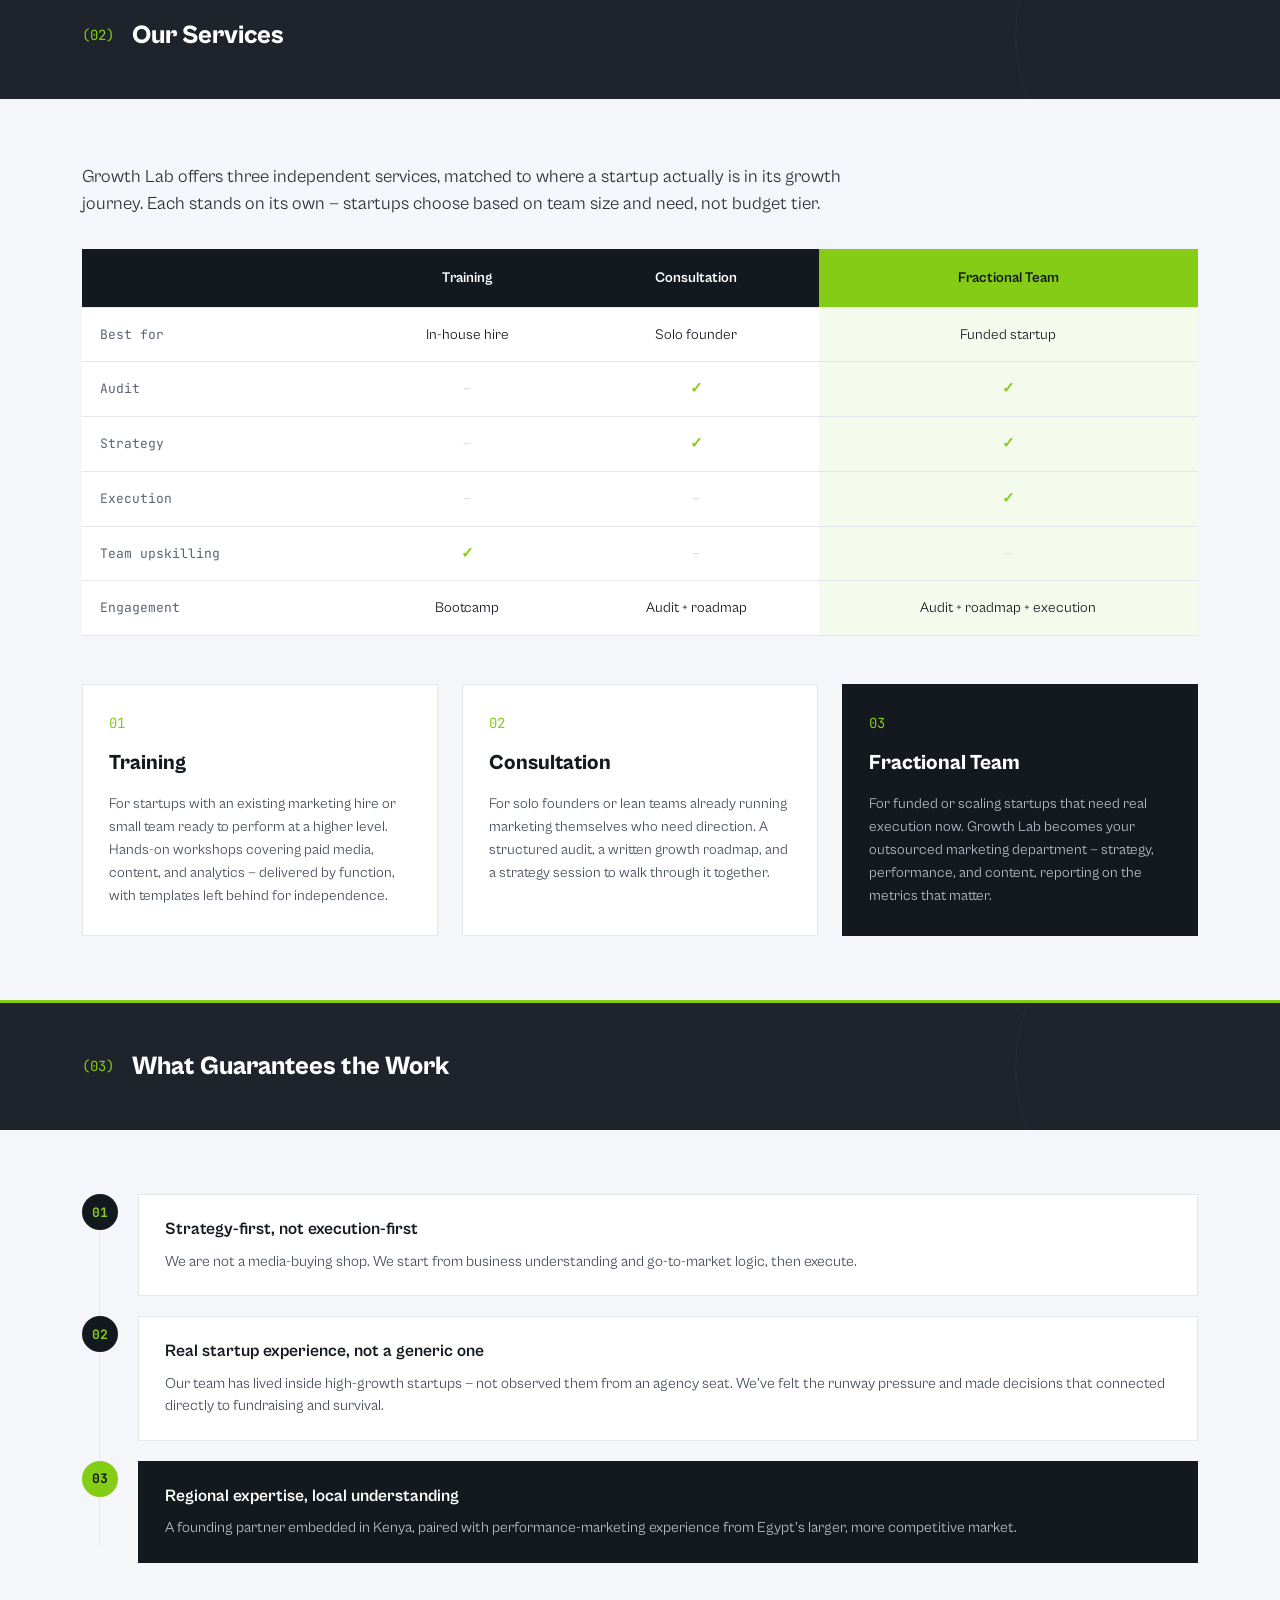
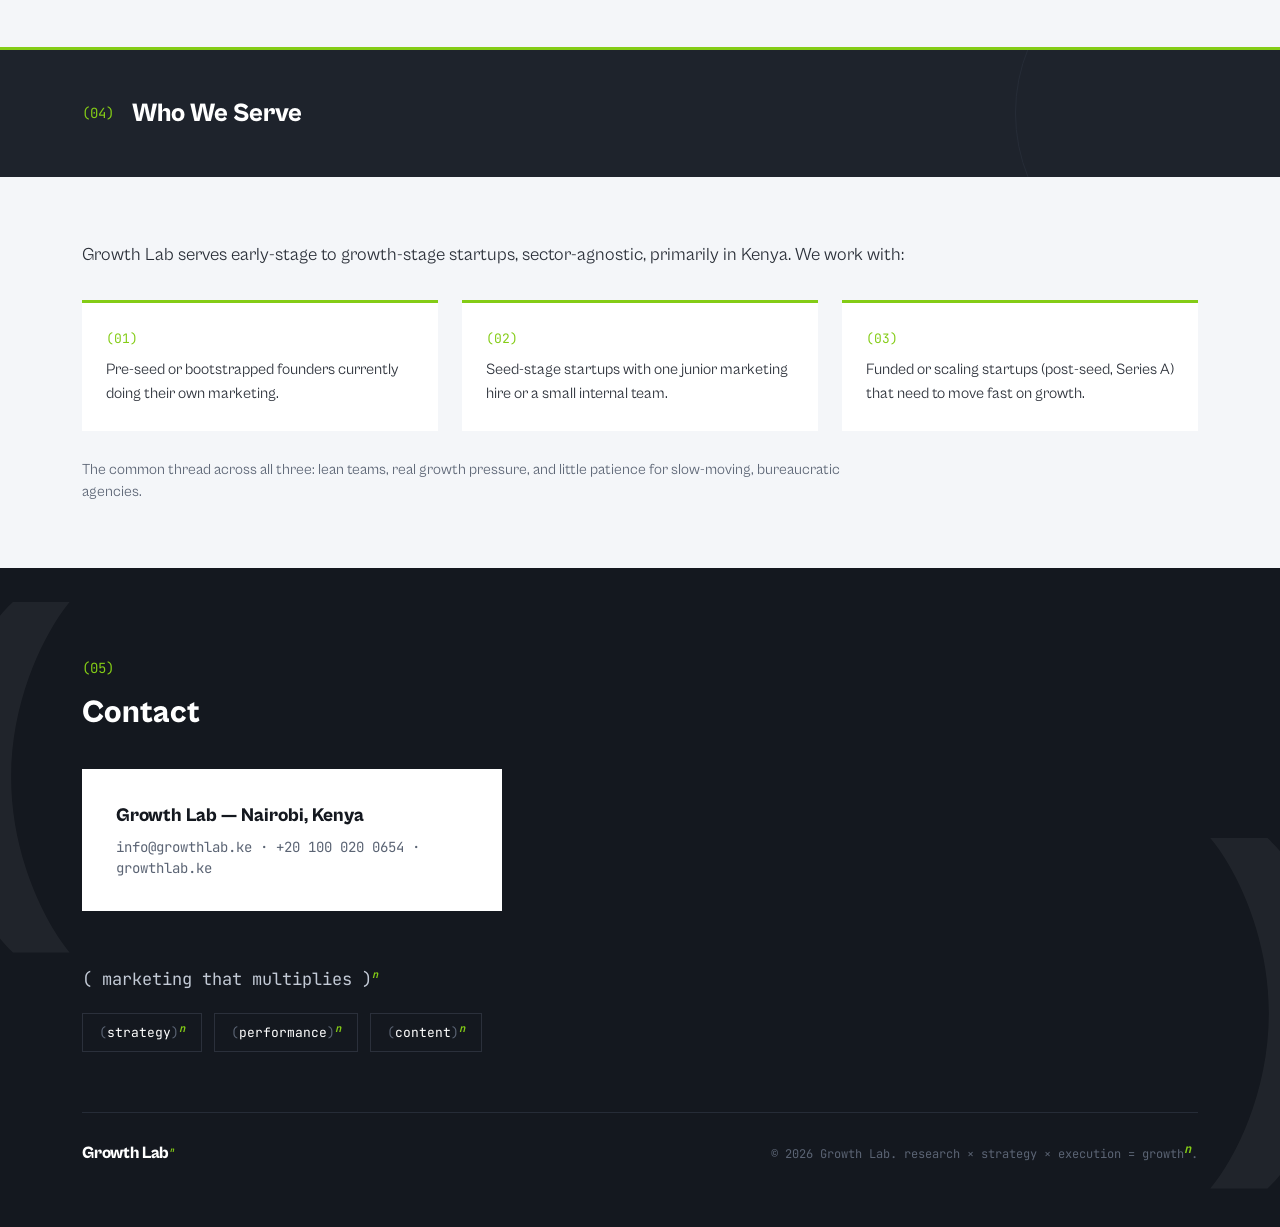
==== commit d312a7fc: "Add files via upload" ====
--- a/index.html
+++ b/index.html
@@ -3,237 +3,511 @@
 <head>
 <meta charset="UTF-8">
 <meta name="viewport" content="width=device-width, initial-scale=1.0">
-<title>NGL  Nairobi Growth Lab | Performance Marketing for Kenyan Brands</title>
-<meta name="description" content="Performance marketing for Kenya's growth-stage fintech and e-commerce brands. Paid media, funnels, and SEO  planned, built, and run by one operator.">
-<link rel="preconnect" href="https://fonts.googleapis.com">
-<link href="https://fonts.googleapis.com/css2?family=Space+Grotesk:wght@500;700&family=Inter:wght@400;500;600&family=IBM+Plex+Mono:wght@400;500&display=swap" rel="stylesheet">
+<title>Growth Lab — Marketing based on science, built for startups.</title>
+<meta name="description" content="Growth Lab: research × strategy × execution. Performance marketing built for startups in Nairobi and beyond.">
 <style>
-:root {
-  --ink:        #0F1A12;
-  --ink-soft:   #16241B;
-  --paper:      #F6F5EF;
-  --paper-dim:  #ECEAE0;
-  --growth:     #34A65A;
-  --growth-lit: #4ADE80;
-  --signal:     #FF6B45;
-  --line:       #D9D6C9;
-  --line-dark:  #24352A;
-  --font-display: "Space Grotesk", sans-serif;
-  --font-body: "Inter", sans-serif;
-  --font-mono: "IBM Plex Mono", monospace;
-  --container: 1160px;
+
+  @font-face { font-family: 'Cabinet Grotesk'; src: url([data-uri]) format('woff2'); font-weight: 400; font-style: normal; font-display: swap; }
+  @font-face { font-family: 'Cabinet Grotesk'; src: url([data-uri]) format('woff2'); font-weight: 500; font-style: normal; font-display: swap; }
+  @font-face { font-family: 'Cabinet Grotesk'; src: url([data-uri]) format('woff2'); font-weight: 700; font-style: normal; font-display: swap; }
+  @font-face { font-family: 'Cabinet Grotesk'; src: url([data-uri]) format('woff2'); font-weight: 800 900; font-style: normal; font-display: swap; }
+  @font-face { font-family: 'JetBrains Mono'; src: url([data-uri]) format('truetype'); font-weight: 100 599; font-style: normal; font-display: swap; }
+  @font-face { font-family: 'JetBrains Mono'; src: url([data-uri]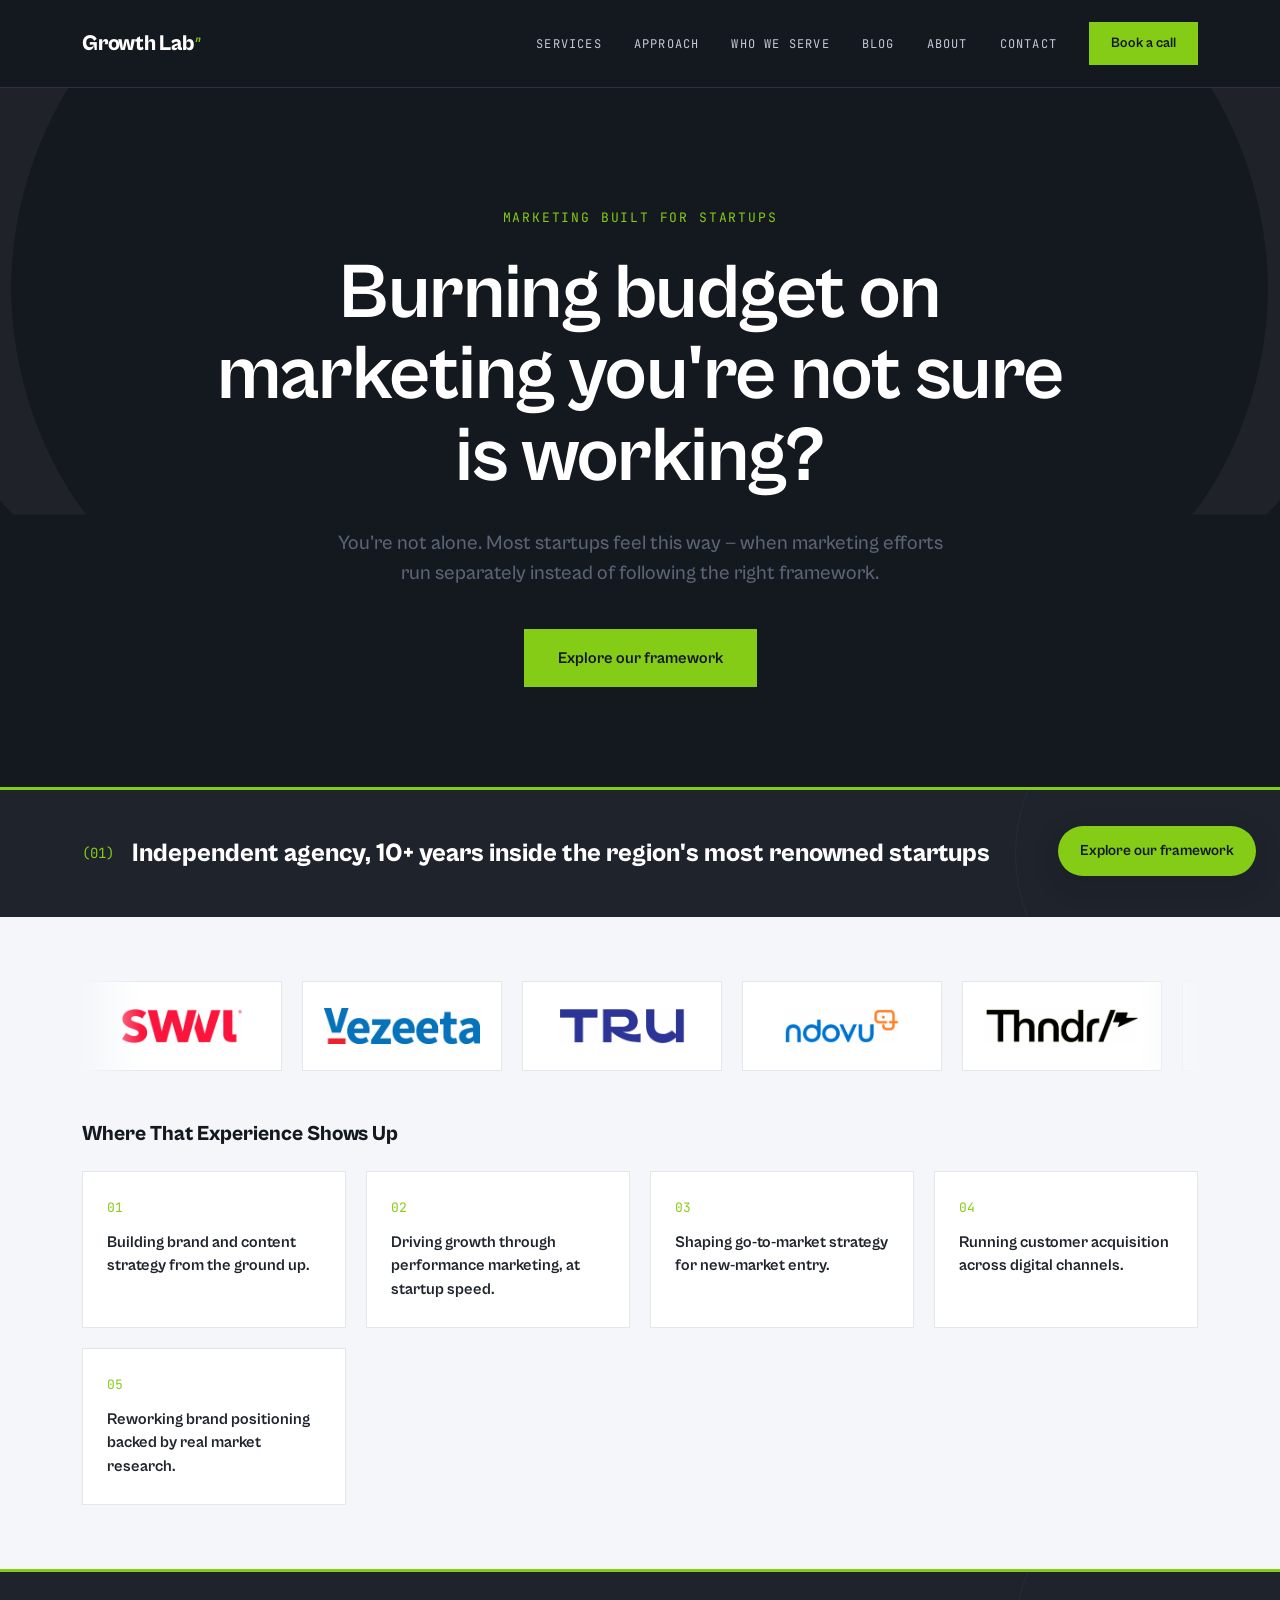
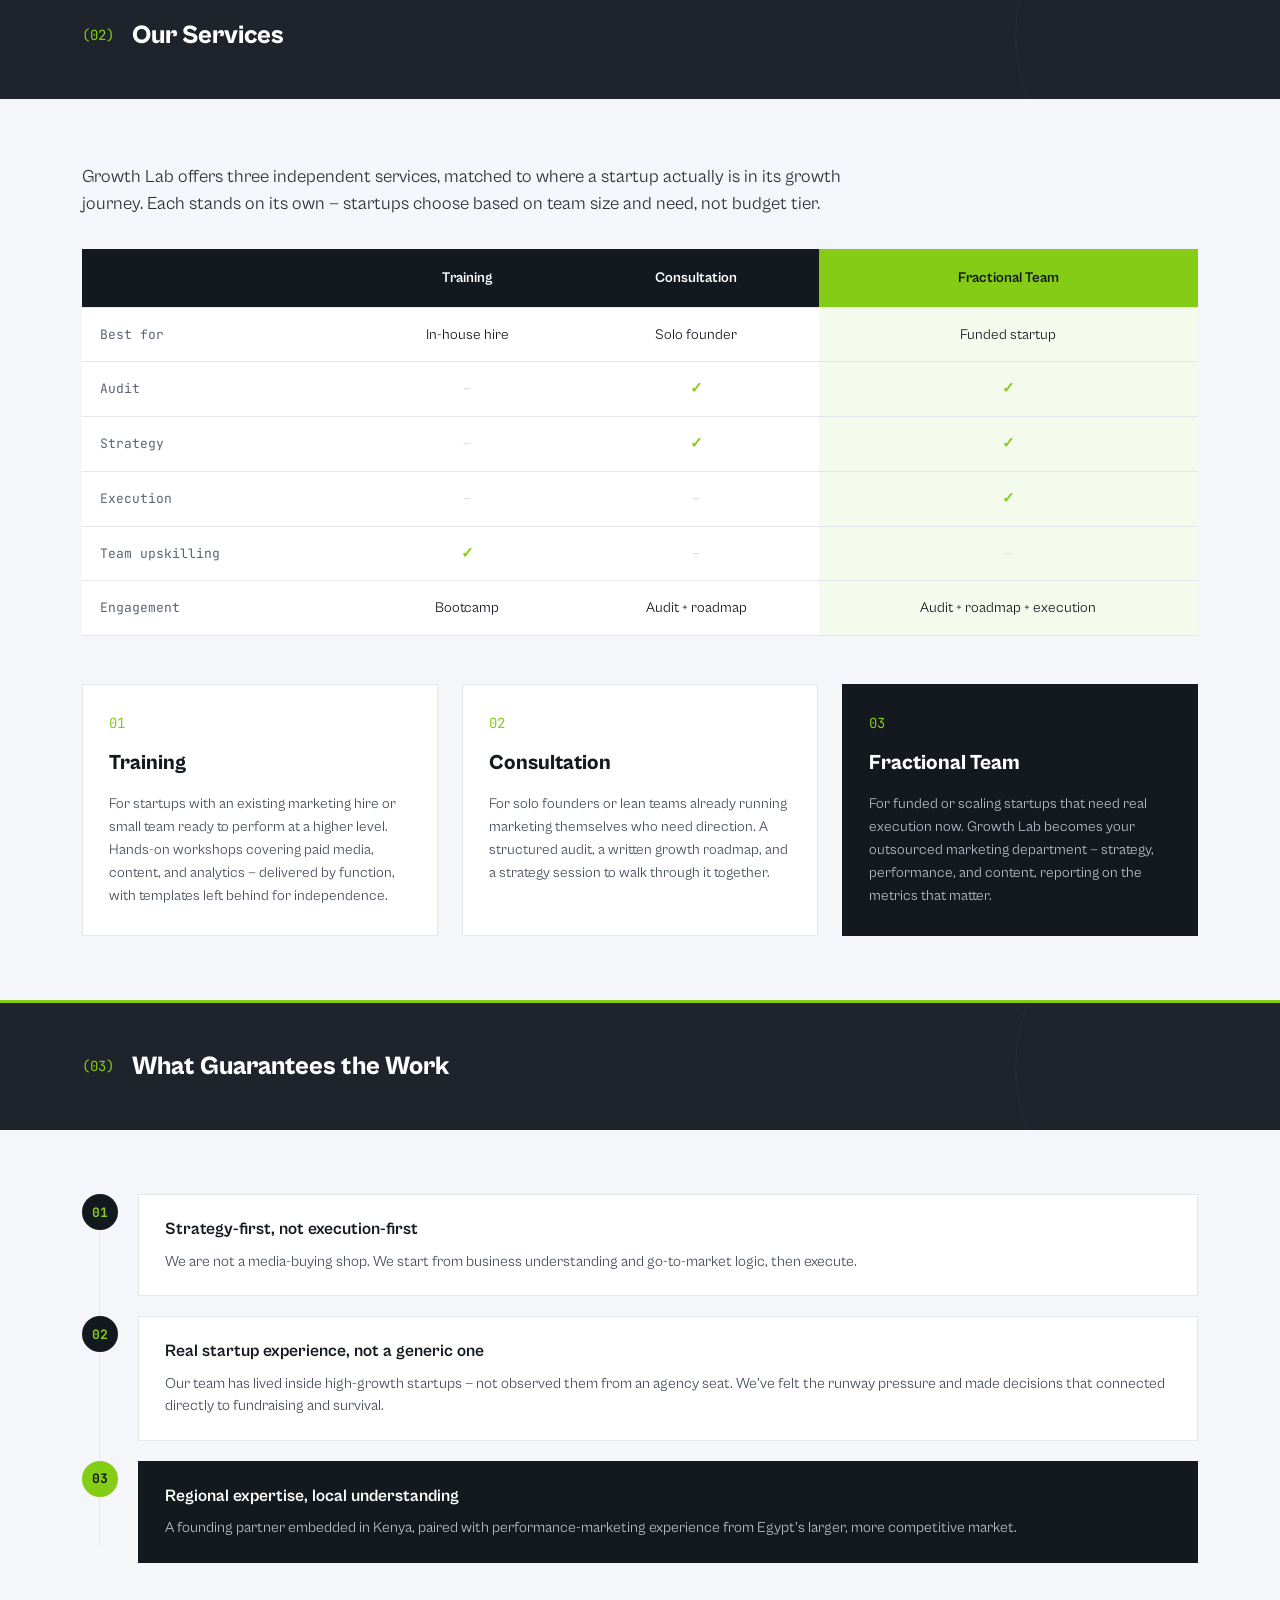
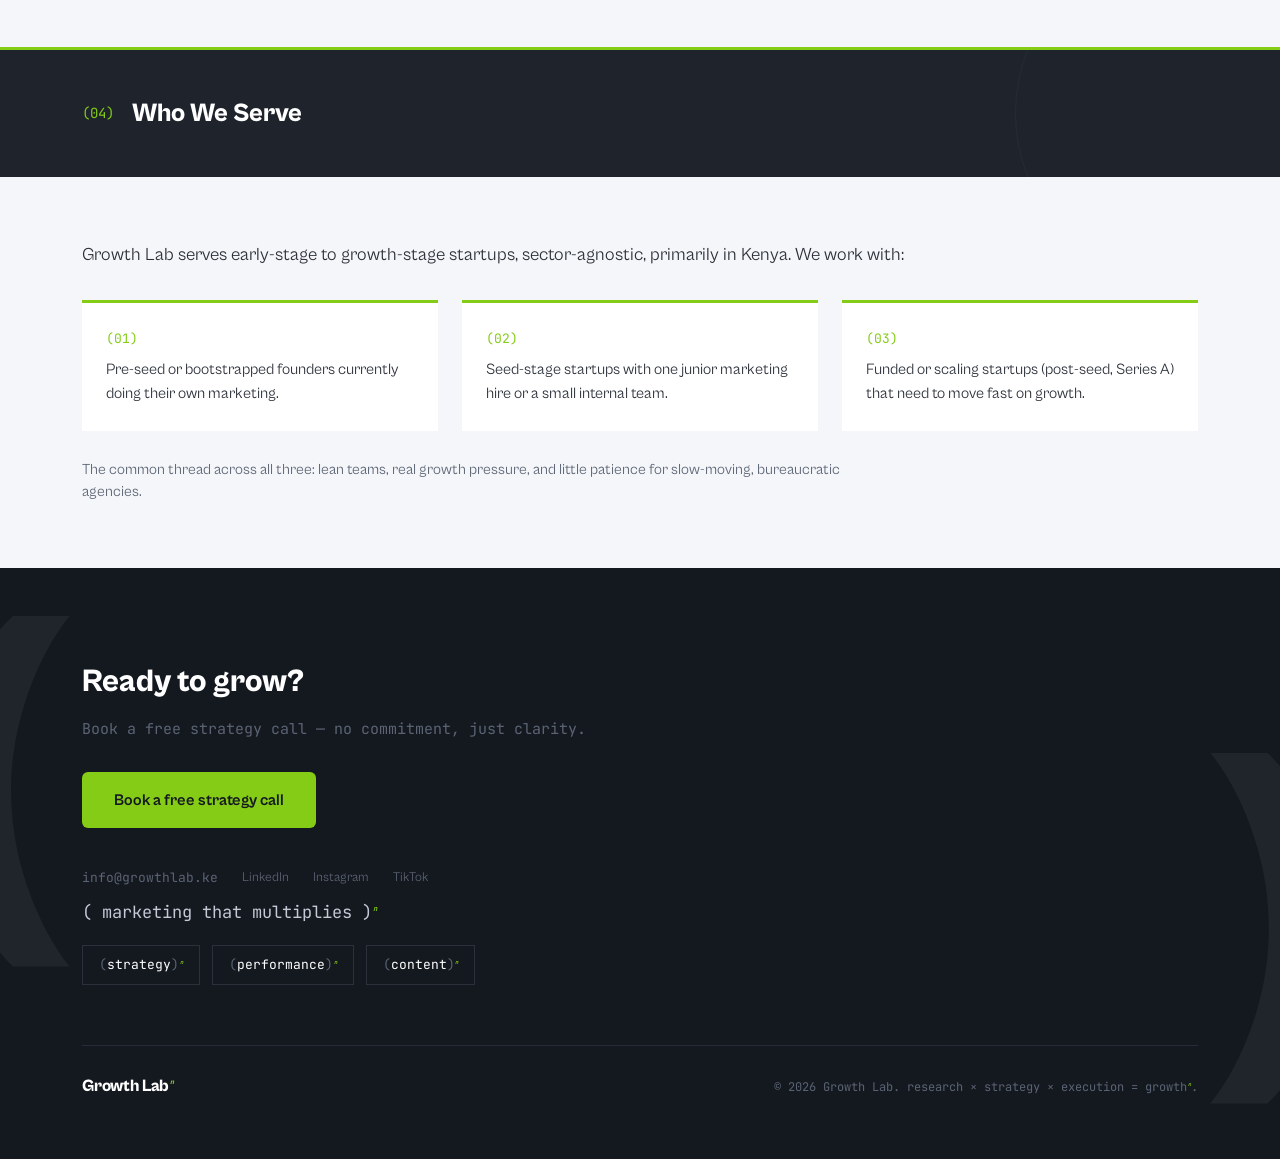
==== commit 0c710ccb: "Add files via upload" ====
--- a/index.html
+++ b/index.html
@@ -34,7 +34,7 @@
   }
   a { color: inherit; text-decoration: none; }
   .mono { font-family: 'JetBrains Mono', monospace; }
-  .exp { color: var(--lime); font-style: italic; font-weight: 800; vertical-align: super; font-size: 0.6em; line-height: 0; }
+  .exp { color: var(--lime); font-style: italic; font-weight: 800; vertical-align: super; font-size: 0.42em; line-height: 0; margin-left: 0.15em; }
   .wordmark { font-weight: 800; letter-spacing: -0.01em; }
   .wordmark sup.exp, .wordmark sup { color: var(--lime); font-size: 0.42em; margin-left: 0.15em; font-style: italic; vertical-align: super; line-height: 0; }
 
@@ -88,7 +88,6 @@
   .hero h1 { font-size: clamp(40px, 7vw, 78px); line-height: 1.05; color: var(--white); max-width: 900px; margin: 0 auto; position: relative; letter-spacing: -0.02em; }
   .hero .tagline { font-weight: 500; font-size: 20px; color: var(--slate); max-width: 620px; margin: 30px auto 0; position: relative; line-height: 1.5; }
   .hero .formula { margin-top: 40px; font-family: 'JetBrains Mono', monospace; font-size: 15px; color: #8A93A3; position: relative; }
-  .hero .formula .exp { font-size: 1em; }
   .hero-cta { margin-top: 40px; position: relative; }
   .btn-primary {
     display: inline-block; font-weight: 700; font-size: 16px; background: var(--lime); color: var(--ink);
@@ -315,6 +314,35 @@
 .intro-grid { display:grid; grid-template-columns:1.3fr 1fr; gap:40px; align-items:start; }
 @media (max-width:820px){ .intro-grid{ grid-template-columns:1fr; } }
 
+  /* Floating CTA */
+  .float-cta {
+    position: fixed;
+    bottom: 24px;
+    right: 24px;
+    z-index: 999;
+    display: inline-flex;
+    align-items: center;
+    gap: 10px;
+    background: var(--lime);
+    color: var(--ink);
+    font-family: 'Cabinet Grotesk', sans-serif;
+    font-weight: 700;
+    font-size: 15px;
+    padding: 14px 22px;
+    border-radius: 999px;
+    text-decoration: none;
+    box-shadow: 0 8px 24px rgba(20,24,31,0.28);
+    transition: transform 0.2s ease, box-shadow 0.2s ease, background 0.2s ease;
+  }
+  .float-cta:hover {
+    transform: translateY(-2px);
+    box-shadow: 0 12px 28px rgba(20,24,31,0.34);
+    background: #9fdb3a;
+  }
+  .float-cta svg { flex-shrink: 0; }
+  @media (max-width: 640px) {
+    .float-cta { bottom: 16px; right: 16px; padding: 12px 18px; font-size: 13px; }
+  }
 </style>
 </head>
 <body>
@@ -480,21 +508,24 @@
 
 <footer class="contact-section" id="contact">
   <div class="wrap contact-inner">
-    <span class="section-num-light mono">(05)</span>
-    <h2>Contact</h2>
-    <div class="contact-card">
-      <div class="cname">Growth Lab — Nairobi, Kenya</div>
-      <div class="cdetails"><a href="mailto:info@growthlab.ke">info@growthlab.ke</a> · <a href="https://wa.me/201000200654">+20 100 020 0654</a> · <a href="https://growthlab.ke">growthlab.ke</a></div>
+    <h2 style="margin-bottom:12px;">Ready to grow?</h2>
+    <p style="color:var(--slate); font-size:15px; margin-bottom:32px; font-family:'JetBrains Mono',monospace;">Book a free strategy call — no commitment, just clarity.</p>
+    <a href="https://calendly.com/growthlab-info/30min" style="display:inline-block; background:#84CC16; color:#14181F; padding:16px 32px; border-radius:6px; font-weight:700; font-size:16px; text-decoration:none; margin-bottom:40px;">Book a free strategy call</a>
+    <div style="display:flex; gap:24px; margin-bottom:12px;">
+      <a href="mailto:info@growthlab.ke" style="color:var(--slate); font-family:'JetBrains Mono',monospace; font-size:13px; text-decoration:none;">info@growthlab.ke</a>
+      <a href="https://www.linkedin.com/company/growthlab-ke" target="_blank" style="color:var(--slate); font-size:13px; text-decoration:none;">LinkedIn</a>
+      <a href="https://www.instagram.com/growthlab.ke" target="_blank" style="color:var(--slate); font-size:13px; text-decoration:none;">Instagram</a>
+      <a href="https://www.tiktok.com/@growthlab.ke" target="_blank" style="color:var(--slate); font-size:13px; text-decoration:none;">TikTok</a>
     </div>
     <div class="multiplies mono">( marketing that multiplies )<sup class="exp">n</sup></div>
     <div class="device-chips">
-      <div class="chip"><span class="paren">(</span>strategy<span class="paren">)</span><sup class="exp" style="font-size:0.8em;">n</sup></div>
-      <div class="chip"><span class="paren">(</span>performance<span class="paren">)</span><sup class="exp" style="font-size:0.8em;">n</sup></div>
-      <div class="chip"><span class="paren">(</span>content<span class="paren">)</span><sup class="exp" style="font-size:0.8em;">n</sup></div>
+      <div class="chip"><span class="paren">(</span>strategy<span class="paren">)</span><sup class="exp">n</sup></div>
+      <div class="chip"><span class="paren">(</span>performance<span class="paren">)</span><sup class="exp">n</sup></div>
+      <div class="chip"><span class="paren">(</span>content<span class="paren">)</span><sup class="exp">n</sup></div>
     </div>
     <div class="footer-bottom">
       <div class="fmark wordmark">Growth Lab<sup>n</sup></div>
-      <div class="fcopy">© 2026 Growth Lab. research × strategy × execution = growth<sup class="exp" style="font-size:1em;">n</sup>.</div>
+      <div class="fcopy">© 2026 Growth Lab. research × strategy × execution = growth<sup class="exp">n</sup>.</div>
     </div>
   </div>
 </footer>
@@ -509,5 +540,9 @@
 var cf=document.getElementById('contact-form');
 if(cf){cf.addEventListener('submit',function(e){e.preventDefault();var s=document.getElementById('form-status');if(s){s.textContent="Thanks — this form isn't wired to an inbox yet. Please email or WhatsApp directly for now.";s.style.display='block';}});}
 </script>
+<a href="#guarantees" class="float-cta" aria-label="Explore our framework">
+  <span>Explore our framework</span>
+</a>
+
 </body>
 </html>
